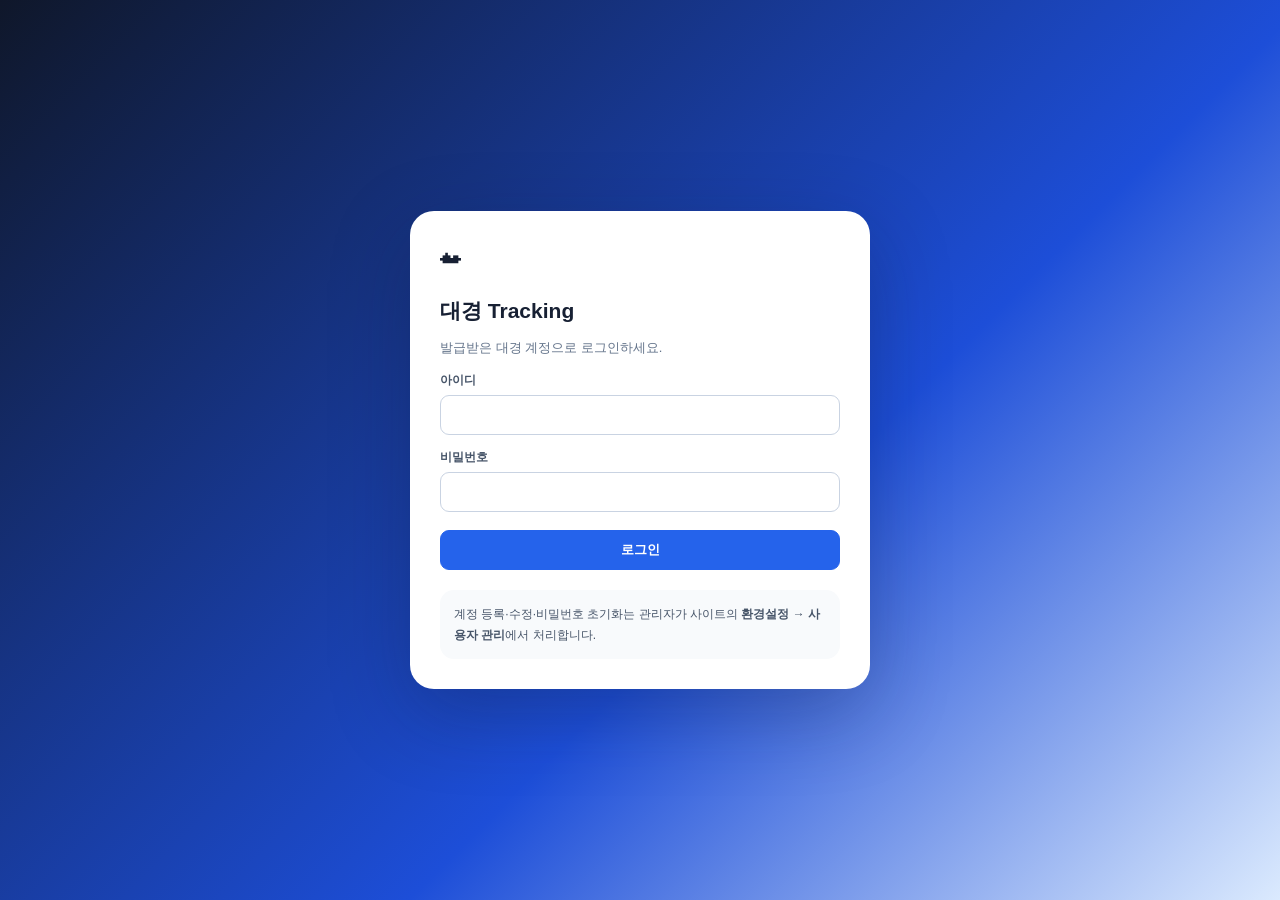
==== index.html @ 792480f0 "Add files via upload" ====
<!DOCTYPE html><html lang="ko"><head><meta charset="UTF-8"><meta name="viewport" content="width=device-width, initial-scale=1.0"><title>Dashboard - 대경 Tracking</title><link rel="stylesheet" href="css/style.css?v=1232"></head><body class="dashboard-page"><div class="app"><aside class="side"><div class="brand">대경 Tracking</div><div class="sub">의료기기 재고 · 선납 · 사용 · 회수 관리</div><nav class="nav">
<a class="page-link" href="index.html">📊 Dashboard</a>
<a class="page-link" href="transaction.html">🧾 거래관리</a>
<a class="page-link" href="inventory.html">📦 재고관리</a>
<a class="page-link" href="master.html">📁 품목 Master</a>
<a class="page-link" href="hospital.html">🏥 거래처 Master</a>
<a class="page-link" href="hospital_price.html">🏷️ 병원별 판매단가</a>
<a class="page-link" href="price.html">💰 단가관리</a><a class="page-link" href="monthly_close.html">🗓️ 월별 마감</a>
<a class="page-link" href="report.html">📈 보고서</a>
<a class="page-link" href="audit.html">🔍 재고 감사</a>
<a class="page-link" href="settings.html">⚙️ 환경설정</a>
</nav></aside><main class="main"><div class="top"><div><div class="title">Dashboard</div><div class="hint">선택한 월의 월초·월말 재고와 입고·사용·선납·회수 현황을 확인합니다.</div></div><div class="actions"><button class="btn" onclick="exportBackup()">JSON 백업</button><button class="btn" onclick="document.getElementById('restoreFile').click()">JSON 복원</button><input id="restoreFile" type="file" accept=".json" class="hidden" onchange="restoreBackup(event)"><button class="btn danger" onclick="resetAll()">초기화</button><span id="autosaveStatus" class="autosave-status">자동저장 준비</span></div></div><section class="dashboard-content"><div class="card compact monthly-period-bar"><div><label>조회월</label><input id="dashboardMonth" type="month" onchange="renderDashboard()"></div><div id="dashboardPeriodLabel" class="hint"></div></div><div class="grid dashboard-kpi-grid dashboard-qty-grid"><div class="card kpi kpi-card"><div class="label">월초 전체재고</div><div class="value" id="kpiStock">0</div></div><div class="card kpi kpi-card"><div class="label">월말 전체재고</div><div class="value" id="kpiCurrent">0</div></div><div class="card kpi kpi-card"><div class="label">당월 사용</div><div class="value" id="kpiUse">0</div></div><div class="card kpi kpi-card"><div class="label">당월 미정리 과사용</div><div class="value" id="kpiOveruse">0</div></div></div><div class="grid mt dashboard-kpi-grid dashboard-value-grid"><div class="card kpi kpi-card"><div class="label">월말 총 재고금액</div><div class="value" id="kpiInventoryValue">0원</div></div><div class="card kpi kpi-card"><div class="label">사무실 재고금액</div><div class="value" id="kpiOfficeValue">0원</div></div><div class="card kpi kpi-card"><div class="label">병원 재고금액</div><div class="value" id="kpiHospitalValue">0원</div></div><div class="card kpi kpi-card"><div class="label">매입단가 미등록 재고 품목</div><div class="value" id="kpiUnpricedItems">0</div></div></div><div class="grid mt dashboard-kpi-grid dashboard-monthly-finance-grid"><div class="card kpi kpi-card"><div class="label">당월 사용매출</div><div class="value" id="kpiMonthlySales">0원</div></div><div class="card kpi kpi-card"><div class="label">당월 매출원가</div><div class="value" id="kpiMonthlyCost">0원</div></div><div class="card kpi kpi-card"><div class="label">당월 예상마진</div><div class="value" id="kpiMonthlyMargin">0원</div></div><div class="card kpi kpi-card"><div class="label">당월 거래건수</div><div class="value" id="kpiMonthlyTx">0</div></div></div><div class="grid mt dashboard-kpi-grid dashboard-flow-grid"><div class="card kpi kpi-card"><div class="label">사무실 월말재고</div><div class="value" id="kpiOffice">0</div></div><div class="card kpi kpi-card"><div class="label">병원 월말재고</div><div class="value" id="kpiHospital">0</div></div><div class="card kpi kpi-card"><div class="label">당월 선납</div><div class="value" id="kpiPrepaid">0</div></div><div class="card kpi kpi-card"><div class="label">당월 회수</div><div class="value" id="kpiRecovery">0</div></div></div><div class="grid-2 mt dashboard-panels"><div class="card"><h3>위치별 재고 현황</h3><div class="table-wrap auto"><table><thead><tr><th>위치</th><th>월초재고</th><th>월말재고</th><th>재고금액</th><th>입고</th><th>사용</th><th>선납</th><th>회수</th></tr></thead><tbody id="locationSummary"></tbody></table></div></div><div class="card"><h3>당월 거래</h3><div class="table-wrap auto"><table><thead><tr><th>일자</th><th>위치</th><th>구분</th><th>품목명</th><th>수량</th><th>비고</th></tr></thead><tbody id="recentTx"></tbody></table></div></div></div></section></main></div><script src="js/vendor-core.js?v=1214"></script><script src="js/config.js?v=1214"></script><script src="js/cloud.js?v=1228"></script><script src="js/common.js?v=1232"></script>
<script src="js/dashboard.js?v=1232"></script></body></html>
---- css/style.css ----
:root{--bg:#f3f6fb;--panel:#fff;--line:#dbe2ee;--line2:#c9d3e2;--text:#172033;--muted:#64748b;--primary:#2563eb;--danger:#dc2626;--ok:#16a34a;--warn:#d97706;--side:#0f172a;--shadow:0 8px 26px rgba(15,23,42,.07)}
*{box-sizing:border-box}html,body{height:100%}body{margin:0;background:var(--bg);font-family:Arial,'Noto Sans KR',sans-serif;color:var(--text);font-size:14px}.app{min-height:100vh;display:grid;grid-template-columns:260px minmax(0,1fr)}.side{background:linear-gradient(180deg,#0f172a,#111c33);color:#e5e7eb;min-height:100vh;position:sticky;top:0;padding:22px 16px}.brand{font-size:21px;font-weight:900;margin-bottom:6px}.sub{font-size:12px;color:#9ca3af;margin-bottom:22px;line-height:1.45}.nav{display:flex;flex-direction:column;gap:6px}.nav a,.nav button{width:100%;text-decoration:none;border:0;background:transparent;color:#dbeafe;text-align:left;padding:12px 14px;border-radius:12px;cursor:pointer;font-weight:800;display:block}.nav a:hover,.nav a.active,.nav button:hover,.nav button.active{background:#1d4ed8;color:#fff}.main{min-width:0;padding:24px;max-width:1800px;width:100%;margin:0 auto}.top{height:72px;display:flex;align-items:center;justify-content:space-between;gap:16px;margin-bottom:18px}.title{font-size:24px;font-weight:900;letter-spacing:-.4px}.hint{color:var(--muted);font-size:13px;line-height:1.55}.actions,.toolbar{display:flex;gap:8px;align-items:center;flex-wrap:wrap}.btn{height:40px;min-width:92px;border:1px solid var(--line2);background:#fff;color:var(--text);border-radius:9px;padding:0 13px;cursor:pointer;font-weight:800;display:inline-flex;align-items:center;justify-content:center;text-decoration:none;white-space:nowrap}.btn.small-btn,.small-btn{height:34px;min-width:auto;padding:0 10px;border-radius:8px}.btn.primary{background:var(--primary);border-color:var(--primary);color:#fff}.btn.danger{background:var(--danger);border-color:var(--danger);color:#fff}.btn.ok{background:var(--ok);border-color:var(--ok);color:#fff}.btn.warn{background:var(--warn);border-color:var(--warn);color:#fff}.btn:hover{filter:brightness(.97)}.card{background:var(--panel);border:1px solid var(--line);border-radius:16px;padding:20px;box-shadow:var(--shadow);margin-bottom:18px}.card h3{font-size:18px;margin:0 0 14px;font-weight:900}.card.compact{min-height:0}.kpi-card{min-height:118px}.grid{display:grid;grid-template-columns:repeat(4,minmax(180px,1fr));gap:16px}.grid-3{display:grid;grid-template-columns:repeat(3,minmax(180px,1fr));gap:16px}.grid-2,.two-col{display:grid;grid-template-columns:repeat(2,minmax(0,1fr));gap:16px}.row,.search-panel{display:grid;grid-template-columns:repeat(6,minmax(130px,1fr));gap:12px;align-items:end}.row-4{display:grid;grid-template-columns:repeat(4,minmax(160px,1fr));gap:12px;align-items:end}.row-3{display:grid;grid-template-columns:repeat(3,minmax(160px,1fr));gap:12px;align-items:end}label{font-size:12px;font-weight:900;color:#475569;margin-bottom:6px;display:block}input,select,textarea{width:100%;height:40px;padding:0 11px;border:1px solid var(--line2);border-radius:9px;background:#fff;color:var(--text);outline:none}textarea{height:auto;min-height:80px;padding:10px 11px}input:focus,select:focus,textarea:focus{border-color:var(--primary);box-shadow:0 0 0 3px rgba(37,99,235,.12)}.inline-field{display:flex;gap:6px;align-items:center}.inline-field select,.inline-field input{flex:1}.table-wrap{overflow:auto;border:1px solid var(--line);border-radius:14px;background:#fff;height:550px}.table-wrap.auto{height:auto;max-height:550px}table{border-collapse:separate;border-spacing:0;width:100%;font-size:13px}th,td{border-bottom:1px solid var(--line);padding:10px 11px;text-align:left;white-space:nowrap;vertical-align:middle}th{background:#f8fafc;font-weight:900;color:#334155;position:sticky;top:0;z-index:2}tbody tr:hover{background:#eff6ff}tbody tr:nth-child(even){background:#fbfdff}tbody tr:nth-child(even):hover{background:#eff6ff}.empty{text-align:center;color:var(--muted);padding:28px!important}.pill{display:inline-flex;align-items:center;justify-content:center;border-radius:999px;padding:4px 9px;font-size:12px;font-weight:900}.pill.ok{background:#dcfce7;color:#166534}.pill.warn{background:#fef3c7;color:#92400e}.pill.danger{background:#fee2e2;color:#991b1b}.pill.info{background:#dbeafe;color:#1e40af}.drop,.upload-zone{border:2px dashed #93c5fd;background:#eff6ff;border-radius:14px;padding:18px;text-align:center}.mt{margin-top:16px}.hidden{display:none!important}.modal{position:fixed;inset:0;background:rgba(15,23,42,.52);display:flex;align-items:center;justify-content:center;padding:20px;z-index:9999}.modal-card{width:min(1200px,96vw);height:min(700px,92vh);overflow:hidden;display:flex;flex-direction:column;background:#fff;border-radius:18px;border:1px solid var(--line);box-shadow:0 22px 70px rgba(15,23,42,.25)}.modal-head{display:flex;justify-content:space-between;align-items:center;padding:18px 20px;border-bottom:1px solid var(--line)}.modal-title{font-size:20px;font-weight:900}.modal-body{padding:18px 20px;overflow:auto;flex:1}.kpi .label{color:var(--muted);font-size:13px;font-weight:800}.kpi .value{font-size:28px;font-weight:900;margin-top:6px}.light{background:#f8fafc}.code{background:#0f172a;color:#e5e7eb;padding:14px;border-radius:12px;overflow:auto;line-height:1.6}@media(max-width:1100px){.app{display:block}.side{position:relative;min-height:auto}.main{padding:16px}.top{height:auto;align-items:flex-start;flex-direction:column}.grid,.grid-3,.grid-2,.two-col,.row,.row-4,.row-3,.search-panel{grid-template-columns:1fr}.table-wrap{height:460px}}

@media print{
  .side,.top .actions{display:none!important}
  .app{display:block!important}
  .main{padding:0!important}
  body{background:#fff!important}
  .card{box-shadow:none!important;break-inside:avoid}
  .table-wrap{overflow:visible!important}
}

/* v12.31 월별 마감 */
.monthly-close-controls .row-4{align-items:end}.monthly-close-controls .close-actions{grid-column:span 1;flex-wrap:wrap}
.monthly-close-metrics{grid-template-columns:repeat(6,minmax(150px,1fr))}
.monthly-close-table{max-height:620px}.monthly-close-table table{min-width:1720px}.monthly-close-table th{position:sticky;top:0;z-index:1}
.monthly-close-table .num{text-align:right;font-variant-numeric:tabular-nums}.monthly-close-table .strong{font-weight:800;background:#eef5ff}
.close-issues{margin:8px 0 0;padding-left:22px;display:grid;gap:8px}.close-issues .warn{color:#9a6700}.close-issues .danger{color:#b42318;font-weight:700}.close-issues .ok{color:#067647}
@media(max-width:1200px){.monthly-close-metrics{grid-template-columns:repeat(3,1fr)}.monthly-close-controls .row-4{grid-template-columns:repeat(2,1fr)}.monthly-close-controls .close-actions{grid-column:span 2}}
@media(max-width:720px){.monthly-close-metrics{grid-template-columns:repeat(2,1fr)}.monthly-close-controls .row-4{grid-template-columns:1fr}.monthly-close-controls .close-actions{grid-column:span 1}}
@media print{.side,.top-user-area,.monthly-close-controls,.close-issues,.card:last-child{display:none!important}.main{margin:0!important;padding:0!important}.monthly-close-table{max-height:none;overflow:visible}.monthly-close-table table{min-width:0;font-size:9px}}

/* v12.32 월간 Dashboard / 보고서 */
.monthly-period-bar{display:flex;align-items:end;justify-content:space-between;gap:24px;background:linear-gradient(135deg,#eef5ff,#f8fbff);border-color:#c9dcfa}
.monthly-period-bar>div:first-child{min-width:220px}.monthly-period-bar input[type="month"]{max-width:220px;background:#fff;font-weight:700}.monthly-period-bar .hint{margin:0;text-align:right}
.dashboard-monthly-finance-grid .kpi-card:nth-child(1){--kpi-accent:#2563eb;--kpi-soft:#eff6ff}.dashboard-monthly-finance-grid .kpi-card:nth-child(2){--kpi-accent:#0891b2;--kpi-soft:#ecfeff}.dashboard-monthly-finance-grid .kpi-card:nth-child(3){--kpi-accent:#16a34a;--kpi-soft:#f0fdf4}.dashboard-monthly-finance-grid .kpi-card:nth-child(4){--kpi-accent:#7c3aed;--kpi-soft:#f5f3ff}
@media(max-width:720px){.monthly-period-bar{align-items:stretch;flex-direction:column}.monthly-period-bar .hint{text-align:left}.monthly-period-bar input[type="month"]{max-width:none}}
@media print{.monthly-period-bar input{border:0;padding:0}.monthly-period-bar{background:#fff;border:0;box-shadow:none}}

/* v12.33 대표자용 월간 경영 보고서 */
.executive-report-page{background:#eaf0f7}.executive-report{max-width:1480px;margin:0 auto;color:#172033}.report-cover{background:linear-gradient(135deg,#0f2f57,#174f88 65%,#2877b8);color:#fff;padding:34px 40px;border-radius:18px;margin-bottom:20px;box-shadow:0 16px 38px rgba(15,47,87,.18)}.report-cover-brand{font-size:11px;letter-spacing:2.2px;font-weight:800;color:#b9d9f7}.report-cover h1{font-size:34px;margin:13px 0 8px;letter-spacing:-1px}.report-period-title{font-size:19px;font-weight:700;color:#dceeff}.report-cover-meta{display:flex;justify-content:space-between;gap:20px;margin-top:26px;padding-top:16px;border-top:1px solid rgba(255,255,255,.22);font-size:12px;color:#d5e8fa}.report-section{background:#fff;border:1px solid #d6e0ec;border-radius:16px;padding:24px;margin-bottom:20px;box-shadow:0 8px 24px rgba(15,47,87,.06)}.report-section-head{display:flex;align-items:flex-end;justify-content:space-between;gap:20px;margin-bottom:18px;border-bottom:2px solid #e4ebf3;padding-bottom:12px}.report-section-head>div{display:flex;align-items:center;gap:10px}.report-section-head h2{font-size:20px;margin:0;color:#15395e}.section-number{display:grid;place-items:center;width:31px;height:31px;border-radius:8px;background:#e6f0fb;color:#1761a0;font-size:12px;font-weight:900}.report-section-note{font-size:12px;color:#64748b}.executive-kpi-grid{display:grid;grid-template-columns:repeat(3,minmax(0,1fr));gap:14px}.executive-kpi{position:relative;overflow:hidden;border:1px solid #dbe4ef;border-radius:14px;padding:18px;background:linear-gradient(145deg,#fff,#f7faff);min-height:118px}.executive-kpi::before{content:"";position:absolute;left:0;top:0;bottom:0;width:5px;background:var(--accent,#2563eb)}.executive-kpi span{display:block;font-size:13px;color:#52657a;font-weight:800}.executive-kpi strong{display:block;font-size:25px;margin:9px 0 7px;color:#14263d;font-variant-numeric:tabular-nums}.executive-kpi small{font-size:11px;color:#64748b}.executive-kpi.primary{--accent:#2563eb}.executive-kpi.success{--accent:#16a34a}.executive-kpi.violet{--accent:#7c3aed}.executive-kpi.navy{--accent:#0f4c81}.executive-kpi.amber{--accent:#d97706}.executive-kpi.danger{--accent:#dc2626}.executive-kpi small.up,.comparison-delta.up{color:#047857}.executive-kpi small.down,.comparison-delta.down{color:#b42318}.executive-brief{margin-top:16px;padding:18px 20px;border-radius:14px;background:#f1f6fc;border-left:5px solid #2563eb}.executive-brief h3{margin:0 0 10px;color:#173f68}.executive-brief ul{margin:0;padding-left:20px;display:grid;gap:7px;line-height:1.55;color:#40566e}.comparison-grid{display:grid;grid-template-columns:repeat(4,minmax(0,1fr));gap:14px}.comparison-card{border:1px solid #dce5ef;border-radius:13px;padding:16px;background:#fbfdff}.comparison-card span,.comparison-card small{display:block;color:#64748b;font-size:12px}.comparison-card strong{display:block;font-size:20px;margin:7px 0;font-variant-numeric:tabular-nums}.comparison-delta{font-size:12px;font-weight:900;margin-bottom:5px}.comparison-delta.neutral{color:#64748b}.executive-table{font-size:12px}.executive-table th{background:#eaf1f8;color:#294766}.executive-table .num{text-align:right;font-variant-numeric:tabular-nums}.executive-table .strong{font-weight:900;color:#174f88}.danger-text{color:#b42318!important;font-weight:900}.report-table-wrap{max-height:none}.risk-card-grid{display:grid;grid-template-columns:repeat(2,minmax(0,1fr));gap:14px}.risk-card{display:flex;justify-content:space-between;align-items:center;gap:20px;padding:17px;border-radius:13px;border:1px solid #dce5ef}.risk-card>div span{display:block;font-size:12px;font-weight:800}.risk-card strong{display:block;font-size:22px;margin-top:5px}.risk-card p{margin:0;max-width:55%;font-size:12px;line-height:1.5;text-align:right}.risk-card.ok{background:#f0fdf4;border-color:#bbf7d0;color:#166534}.risk-card.warn{background:#fffbeb;border-color:#fde68a;color:#92400e}.risk-card.danger{background:#fff1f2;border-color:#fecdd3;color:#9f1239}.report-footer{display:flex;justify-content:space-between;color:#718096;font-size:11px;padding:4px 6px 20px}.report-control-actions{display:flex;align-items:center;gap:8px;flex-wrap:wrap}
@media(max-width:1000px){.executive-kpi-grid{grid-template-columns:repeat(2,1fr)}.comparison-grid{grid-template-columns:repeat(2,1fr)}}@media(max-width:620px){.executive-kpi-grid,.comparison-grid,.risk-card-grid{grid-template-columns:1fr}.report-cover{padding:25px}.report-cover-meta,.report-section-head{align-items:flex-start;flex-direction:column}.risk-card{align-items:flex-start;flex-direction:column}.risk-card p{max-width:none;text-align:left}}
@media print{@page{size:A4 landscape;margin:9mm}.executive-report-page{background:#fff}.executive-report-page .main{max-width:none}.report-controls,.no-print{display:none!important}.executive-report{max-width:none}.report-cover{padding:20px 24px;border-radius:0;box-shadow:none;margin-bottom:10px;-webkit-print-color-adjust:exact;print-color-adjust:exact}.report-cover h1{font-size:25px;margin:8px 0 4px}.report-cover-meta{margin-top:12px;padding-top:9px}.report-section{box-shadow:none;border-radius:0;padding:13px 15px;margin-bottom:10px;break-inside:avoid}.report-section-head{margin-bottom:10px;padding-bottom:7px}.report-section-head h2{font-size:16px}.executive-kpi-grid{grid-template-columns:repeat(3,1fr);gap:7px}.executive-kpi{min-height:78px;padding:10px 12px;-webkit-print-color-adjust:exact;print-color-adjust:exact}.executive-kpi strong{font-size:18px;margin:5px 0}.executive-brief{padding:10px 14px;margin-top:8px;-webkit-print-color-adjust:exact;print-color-adjust:exact}.executive-brief h3{font-size:13px;margin-bottom:5px}.executive-brief ul{font-size:10px;gap:3px}.comparison-grid{grid-template-columns:repeat(4,1fr);gap:7px}.comparison-card{padding:10px}.comparison-card strong{font-size:16px}.report-page-break{break-before:page}.executive-table{font-size:9px}.executive-table th,.executive-table td{padding:6px 7px}.risk-card-grid{grid-template-columns:repeat(2,1fr);gap:7px}.risk-card{padding:10px}.report-footer{padding-bottom:0}}


/* v8 재고 감사 메뉴 */
.audit-hero{background:linear-gradient(135deg,#0f172a,#1d4ed8);color:#fff;border-radius:18px;padding:22px;border:1px solid #dbe3ff;box-shadow:0 10px 30px rgba(15,23,42,.12)}
.audit-hero .hint{color:rgba(255,255,255,.86)}
.audit-grid{display:grid;grid-template-columns:1fr 1fr;gap:14px}.audit-grid-3{display:grid;grid-template-columns:repeat(3,1fr);gap:14px}.audit-kpi{border-left:5px solid #2563eb}.risk-high{background:#fee2e2;color:#991b1b}.risk-medium{background:#fef3c7;color:#92400e}.risk-low{background:#dcfce7;color:#166534}.risk-ok{background:#e0f2fe;color:#075985}.audit-table td.num{text-align:right}.audit-table .diff-plus{color:#166534;font-weight:800}.audit-table .diff-minus{color:#991b1b;font-weight:800}.audit-help{font-size:12px;color:#64748b;line-height:1.6;margin-top:6px}.audit-toolbar{display:flex;gap:8px;flex-wrap:wrap;align-items:center}.audit-toolbar input,.audit-toolbar select{max-width:220px}.source-badge{display:inline-flex;align-items:center;border-radius:999px;padding:5px 10px;background:#eef4ff;color:#1d4ed8;font-weight:800;font-size:12px}.print-only{display:none}
@media(max-width:980px){.audit-grid,.audit-grid-3{grid-template-columns:1fr}}
@media print{.side,.top .actions,.no-print,.audit-toolbar{display:none!important}.app{display:block}.main{padding:0}.card,.audit-hero{box-shadow:none;border-radius:0}.print-only{display:block}.table-wrap{overflow:visible}th{position:static}}

.audit-load-select{min-width:150px;padding:10px;border:1px solid var(--line);border-radius:10px;background:#fff;font-weight:700}
#systemLocationSummary table td.num{text-align:right}
#systemLocationSummary .system-location-summary-table{table-layout:fixed}
#systemLocationSummary .system-location-summary-table .location-col{width:22%}
#systemLocationSummary .system-location-summary-table .item-col{width:18%}
#systemLocationSummary .system-location-summary-table .quantity-col{width:28%}
#systemLocationSummary .system-location-summary-table .amount-col{width:32%}
#systemLocationSummary .system-location-summary-table th:nth-child(n+2),
#systemLocationSummary .system-location-summary-table td:nth-child(n+2){text-align:right;font-variant-numeric:tabular-nums}
#systemLocationSummary .system-location-summary-table th,
#systemLocationSummary .system-location-summary-table td{padding-left:16px;padding-right:16px}

.autosave-status{display:inline-flex;align-items:center;padding:8px 10px;border-radius:999px;background:#ecfdf3;color:#047857;font-size:12px;font-weight:800;border:1px solid #bbf7d0}
/* ===== v11 Cloud ===== */
.cloud-status{display:inline-flex;align-items:center;gap:6px;padding:7px 10px;border-radius:999px;font-size:12px;font-weight:800;background:#eef2ff;color:#3730a3;border:1px solid #c7d2fe}.cloud-status.offline{background:#fff7ed;color:#9a3412;border-color:#fed7aa}.cloud-status.error{background:#fef2f2;color:#991b1b;border-color:#fecaca}.cloud-status.syncing{background:#eff6ff;color:#1d4ed8;border-color:#bfdbfe}.cloud-user{font-size:12px;color:var(--muted)}.login-page{min-height:100vh;background:linear-gradient(135deg,#0f172a,#1d4ed8 60%,#dbeafe);display:grid;place-items:center;padding:20px}.login-shell{width:min(460px,100%)}.login-card{background:white;border-radius:24px;padding:30px;box-shadow:0 24px 80px rgba(15,23,42,.28)}.login-card h1{margin:8px 0 6px}.login-card label{margin-top:14px}.login-btn{width:100%;margin-top:18px}.cloud-mark{font-size:42px}.cloud-help{margin-top:20px;padding:14px;border-radius:14px;background:#f8fafc;color:#475569;font-size:12px;line-height:1.7}.cloud-settings-grid{display:grid;grid-template-columns:repeat(2,minmax(0,1fr));gap:12px}@media(max-width:700px){.cloud-settings-grid{grid-template-columns:1fr}}

/* ===== v11.1 Unified Header ===== */
.top.app-header{
  min-height:112px;
  height:auto;
  display:grid;
  grid-template-columns:minmax(280px,1fr) auto;
  grid-template-areas:
    "page user"
    "page tools";
  align-items:center;
  gap:10px 24px;
  padding:4px 0 14px;
  margin-bottom:18px;
  border-bottom:1px solid var(--line);
}
.top-page-info{grid-area:page;min-width:0;align-self:center}
.top-page-info .title{font-size:28px;line-height:1.15;margin-bottom:8px}
.top-page-info .hint{max-width:620px;font-size:13px}
.top-user-area{grid-area:user;display:flex;align-items:center;justify-content:flex-end;gap:10px;min-width:0}
.top-tools{grid-area:tools;display:flex;align-items:center;justify-content:flex-end;gap:8px;flex-wrap:nowrap}
.top-tools .btn{height:38px;min-width:auto;padding:0 14px}
.top-tools .btn.danger{margin-left:2px}
.top-tools .autosave-status{margin-left:6px;white-space:nowrap}
.top-user-area .cloud-status{white-space:nowrap}
.top-user-area .cloud-user{max-width:240px;overflow:hidden;text-overflow:ellipsis;white-space:nowrap;font-size:13px}
.header-logout{height:36px!important;min-width:auto!important;padding:0 13px!important}
@media(max-width:1280px){
  .top.app-header{grid-template-columns:minmax(240px,1fr) minmax(0,1.45fr)}
  .top-tools{flex-wrap:wrap;row-gap:6px}
  .top-user-area .cloud-user{max-width:180px}
}
@media(max-width:900px){
  .top.app-header{
    grid-template-columns:1fr;
    grid-template-areas:"page" "user" "tools";
    gap:12px;
    padding-bottom:14px;
  }
  .top-user-area,.top-tools{justify-content:flex-start}
  .top-tools{flex-wrap:wrap}
  .top-page-info .title{font-size:24px}
  .top-user-area .cloud-user{max-width:55vw}
}
@media(max-width:560px){
  .top-user-area{display:grid;grid-template-columns:auto minmax(0,1fr) auto;width:100%}
  .top-user-area .cloud-user{max-width:none}
  .top-tools{display:grid;grid-template-columns:repeat(2,minmax(0,1fr));width:100%}
  .top-tools .btn{width:100%}
  .top-tools .autosave-status{grid-column:1/-1;margin-left:0;justify-self:start}
}


/* v11.2 - Header action controls: single row, compact, right aligned */
@media (min-width: 1181px) {
  .page-header,
  .topbar {
    align-items: flex-start !important;
  }

  .header-actions,
  .top-actions,
  .page-actions {
    margin-left: auto !important;
    display: flex !important;
    flex-flow: row nowrap !important;
    align-items: center !important;
    justify-content: flex-end !important;
    gap: 8px !important;
    width: auto !important;
    max-width: none !important;
    white-space: nowrap !important;
  }

  .header-actions > *,
  .top-actions > *,
  .page-actions > * {
    flex: 0 0 auto !important;
  }

  .header-actions button,
  .top-actions button,
  .page-actions button,
  .header-actions .btn,
  .top-actions .btn,
  .page-actions .btn {
    min-width: 0 !important;
    width: auto !important;
    height: 42px !important;
    padding: 0 14px !important;
    font-size: 14px !important;
    line-height: 1 !important;
    border-radius: 10px !important;
  }

  .header-actions .save-status,
  .top-actions .save-status,
  .page-actions .save-status,
  .header-actions .cloud-status,
  .top-actions .cloud-status,
  .page-actions .cloud-status {
    height: 42px !important;
    padding: 0 13px !important;
    font-size: 13px !important;
    display: inline-flex !important;
    align-items: center !important;
    white-space: nowrap !important;
  }

  .header-user,
  .user-area,
  .cloud-user {
    display: inline-flex !important;
    flex-flow: row nowrap !important;
    align-items: center !important;
    justify-content: flex-end !important;
    gap: 8px !important;
    margin: 0 !important;
    width: auto !important;
    white-space: nowrap !important;
  }

  .header-user .user-email,
  .user-area .user-email,
  .cloud-user .user-email {
    max-width: 180px !important;
    overflow: hidden !important;
    text-overflow: ellipsis !important;
    white-space: nowrap !important;
    font-size: 13px !important;
  }
}


/* v11.2 precise rules for current markup */
@media (min-width: 1181px) {
  .top {
    display: flex !important;
    flex-wrap: nowrap !important;
    align-items: flex-start !important;
    gap: 18px !important;
  }

  .top > div:first-child {
    min-width: 0 !important;
    flex: 1 1 auto !important;
  }

  .top .actions {
    margin-left: auto !important;
    display: flex !important;
    flex-flow: row nowrap !important;
    align-items: center !important;
    justify-content: flex-end !important;
    gap: 8px !important;
    width: auto !important;
    white-space: nowrap !important;
  }

  .top .actions > * {
    flex: 0 0 auto !important;
    margin: 0 !important;
  }

  .top .actions button,
  .top .actions .btn {
    min-width: 0 !important;
    width: auto !important;
    height: 42px !important;
    padding: 0 13px !important;
    font-size: 14px !important;
    border-radius: 10px !important;
  }

  .top .actions .user-email {
    max-width: 155px !important;
    overflow: hidden !important;
    text-overflow: ellipsis !important;
    white-space: nowrap !important;
    font-size: 13px !important;
  }
}
#userActive{
  width:20px !important;
  height:20px !important;
  min-height:20px !important;
  margin:0 8px 0 0;
  vertical-align:middle;
  accent-color:#2563eb;
}
.user-active-field{
  display:flex;
  align-items:center;
  min-height:44px;
}
.user-active-field label{
  display:inline-flex;
  align-items:center;
  gap:8px;
  width:auto;
  margin:0;
  cursor:pointer;
  white-space:nowrap;
}
.user-active-field label span{
  line-height:20px;
}


/* v12.22 Dashboard visual hierarchy */
body.dashboard-page{background:radial-gradient(circle at 82% 5%,rgba(59,130,246,.10),transparent 28%),radial-gradient(circle at 16% 36%,rgba(14,165,233,.07),transparent 26%),#eef3f9}
.dashboard-page .dashboard-content{padding-bottom:28px}.dashboard-page .dashboard-kpi-grid{gap:18px}.dashboard-page .kpi-card{position:relative;overflow:hidden;min-height:126px;border-color:rgba(148,163,184,.28);box-shadow:0 10px 28px rgba(30,64,175,.08);transition:transform .18s ease,box-shadow .18s ease}.dashboard-page .kpi-card:hover{transform:translateY(-2px);box-shadow:0 14px 32px rgba(30,64,175,.13)}.dashboard-page .kpi-card::before{content:"";position:absolute;inset:0 0 auto;height:5px;background:var(--kpi-accent,#3b82f6)}.dashboard-page .kpi-card::after{content:"";position:absolute;width:112px;height:112px;right:-42px;bottom:-56px;border-radius:50%;background:var(--kpi-orb,rgba(59,130,246,.09));pointer-events:none}.dashboard-page .kpi-card .label{color:var(--kpi-label,#475569)}.dashboard-page .kpi-card .value{color:var(--kpi-value,#172033);font-variant-numeric:tabular-nums}
.dashboard-page .dashboard-qty-grid .kpi-card:nth-child(1){--kpi-accent:#2563eb;--kpi-orb:rgba(37,99,235,.12);background:linear-gradient(135deg,#fff,#eff6ff)}.dashboard-page .dashboard-qty-grid .kpi-card:nth-child(2){--kpi-accent:#4f46e5;--kpi-orb:rgba(79,70,229,.12);background:linear-gradient(135deg,#fff,#eef2ff)}.dashboard-page .dashboard-qty-grid .kpi-card:nth-child(3){--kpi-accent:#16a34a;--kpi-orb:rgba(22,163,74,.11);background:linear-gradient(135deg,#fff,#f0fdf4)}.dashboard-page .dashboard-qty-grid .kpi-card:nth-child(4){--kpi-accent:#e11d48;--kpi-orb:rgba(225,29,72,.10);background:linear-gradient(135deg,#fff,#fff1f2)}
.dashboard-page .dashboard-value-grid .kpi-card:nth-child(1){--kpi-accent:#0284c7;--kpi-orb:rgba(2,132,199,.12);--kpi-value:#075985;background:linear-gradient(135deg,#fff,#e0f2fe)}.dashboard-page .dashboard-value-grid .kpi-card:nth-child(2){--kpi-accent:#0891b2;--kpi-orb:rgba(8,145,178,.12);--kpi-value:#155e75;background:linear-gradient(135deg,#fff,#ecfeff)}.dashboard-page .dashboard-value-grid .kpi-card:nth-child(3){--kpi-accent:#7c3aed;--kpi-orb:rgba(124,58,237,.11);--kpi-value:#5b21b6;background:linear-gradient(135deg,#fff,#f5f3ff)}.dashboard-page .dashboard-value-grid .kpi-card:nth-child(4){--kpi-accent:#d97706;--kpi-orb:rgba(217,119,6,.12);--kpi-value:#92400e;background:linear-gradient(135deg,#fff,#fffbeb)}
.dashboard-page .dashboard-flow-grid .kpi-card:nth-child(1){--kpi-accent:#0f6fc6;background:linear-gradient(135deg,#fff,#f0f7ff)}.dashboard-page .dashboard-flow-grid .kpi-card:nth-child(2){--kpi-accent:#6366f1;background:linear-gradient(135deg,#fff,#f3f4ff)}.dashboard-page .dashboard-flow-grid .kpi-card:nth-child(3){--kpi-accent:#f59e0b;background:linear-gradient(135deg,#fff,#fff8e8)}.dashboard-page .dashboard-flow-grid .kpi-card:nth-child(4){--kpi-accent:#0d9488;background:linear-gradient(135deg,#fff,#edfffb)}
.dashboard-page .dashboard-panels>.card{border-color:#d5dfed;background:linear-gradient(180deg,#f8fbff 0,#fff 72px);box-shadow:0 10px 28px rgba(15,23,42,.07)}.dashboard-page .dashboard-panels>.card h3{color:#1e3a5f}.dashboard-page .dashboard-panels .table-wrap{border-color:#d6e1ef}.dashboard-page .dashboard-panels th{background:#eaf1f9;color:#294766}
@media(max-width:1100px){.dashboard-page .dashboard-kpi-grid{grid-template-columns:repeat(2,minmax(0,1fr))}}@media(max-width:620px){.dashboard-page .dashboard-kpi-grid{grid-template-columns:1fr}}


/* v12.23 transaction controls and stock-only filter */
.tx-form-actions,.tx-row-actions,.section-heading-row,.inventory-filter-actions,.stock-only-check{display:flex;align-items:center;gap:8px}
.tx-form-actions{flex-wrap:wrap}.tx-row-actions{white-space:nowrap}.section-heading-row{justify-content:space-between;margin-bottom:14px}.section-heading-row h3{margin-bottom:0}.result-count{font-size:12px;font-weight:800;color:#64748b;background:#eef2ff;border-radius:999px;padding:6px 10px}
.inventory-filter-actions{height:40px;justify-content:flex-end}.stock-only-check{height:40px;margin:0;cursor:pointer;white-space:nowrap;color:#334155}.stock-only-check input{width:20px!important;height:20px!important;margin:0;accent-color:#2563eb}.stock-only-check span{font-size:13px;font-weight:800}
@media(max-width:1100px){.inventory-filter-actions{justify-content:flex-start}.stock-only-check{flex:1}}

/* v12.24 compact header and role access */
.top .actions.header-tools-hidden{display:none!important}.top.app-header.header-account-only{grid-template-areas:"page user";grid-template-columns:minmax(0,1fr) auto;align-items:start}.header-account-only .top-user-area{grid-area:user;margin-left:auto}.settings-cloud-status{display:flex;align-items:center;gap:10px;flex-wrap:wrap;margin:12px 0}.role-access-wrap{overflow:auto}.role-access-table{min-width:1180px}.role-access-table th:first-child{position:sticky;left:0;background:#f8fafc;z-index:1;min-width:110px}.role-access-table td{text-align:center;min-width:105px}.role-access-check{display:flex;flex-direction:column;align-items:center;gap:5px;margin:0;cursor:pointer}.role-access-check input{width:19px!important;height:19px!important;min-height:19px!important;accent-color:#2563eb}.role-access-check span{font-size:11px;white-space:nowrap;color:#475569}.role-access-check input:disabled+span{color:#94a3b8}
@media(max-width:760px){.top.app-header.header-account-only{grid-template-areas:"page" "user";grid-template-columns:1fr}.header-account-only .top-user-area{margin-left:0}}

/* v12.28 selective reset management */
.top > .actions{display:none!important}
.reset-option-list{display:grid;gap:10px;margin-top:16px}.reset-option{display:grid;grid-template-columns:minmax(0,1fr) auto;align-items:center;gap:18px;padding:16px 18px;border:1px solid #dbe3ef;border-radius:14px;background:#f8fafc}.reset-option strong{font-size:15px;color:#172033}.reset-option p{margin:5px 0 0;color:#64748b;font-size:12px;line-height:1.6}.reset-option.danger-zone{border-color:#fecaca;background:#fff7f7}.reset-option.danger-zone strong{color:#b91c1c}.reset-count{display:inline-block;margin-left:6px;padding:2px 7px;border-radius:999px;background:#e8eef8;color:#334155;font-weight:800}.btn.danger-outline{border-color:#fca5a5;color:#b91c1c;background:#fff;white-space:nowrap}.btn.danger-outline:hover{background:#fef2f2}.reset-management-card .hint b{color:#b91c1c}
@media(max-width:700px){.reset-option{grid-template-columns:1fr}.reset-option .btn{width:100%}}

/* v12.30 searchable location and hospital selectors */
.searchable-select{position:relative;width:100%;min-width:0}
.searchable-native-select{position:absolute!important;width:1px!important;height:1px!important;min-height:0!important;opacity:0!important;pointer-events:none!important;overflow:hidden!important}
.searchable-select-trigger{width:100%;height:44px;padding:0 42px 0 13px!important;border:1px solid #cad6e8!important;border-radius:12px!important;background:#fff!important;color:#172033!important;cursor:pointer;background-image:linear-gradient(45deg,transparent 50%,#334155 50%),linear-gradient(135deg,#334155 50%,transparent 50%)!important;background-position:calc(100% - 18px) 19px,calc(100% - 13px) 19px!important;background-size:5px 5px,5px 5px!important;background-repeat:no-repeat!important;text-overflow:ellipsis}
.searchable-select.open .searchable-select-trigger{border-color:#3b82f6!important;box-shadow:0 0 0 3px rgba(59,130,246,.14)!important}
.searchable-select-panel{display:none;position:absolute;z-index:1000;top:calc(100% + 6px);left:0;right:0;min-width:220px;padding:8px;border:1px solid #cbd5e1;border-radius:12px;background:#fff;box-shadow:0 16px 38px rgba(15,23,42,.18)}
.searchable-select.open .searchable-select-panel{display:block}
.searchable-select-search{width:100%;height:40px!important;min-height:40px!important;padding:0 12px!important;margin:0 0 7px!important;border:1px solid #bfdbfe!important;border-radius:9px!important;background:#f8fbff!important}
.searchable-select-options{max-height:250px;overflow:auto;padding:2px}
.searchable-select-option{display:block;width:100%;padding:10px 12px;border:0;border-radius:8px;background:transparent;color:#172033;text-align:left;font:inherit;cursor:pointer}
.searchable-select-option:hover,.searchable-select-option:focus{outline:0;background:#eff6ff;color:#1d4ed8}
.searchable-select-option.selected{background:#e8efff;color:#1d4ed8;font-weight:800}
.searchable-select-empty{padding:18px 10px;color:#64748b;text-align:center;font-size:13px}
@media(max-width:620px){.searchable-select-panel{position:fixed;z-index:3000;top:18%;left:16px;right:16px;max-width:none}.searchable-select-options{max-height:46vh}}
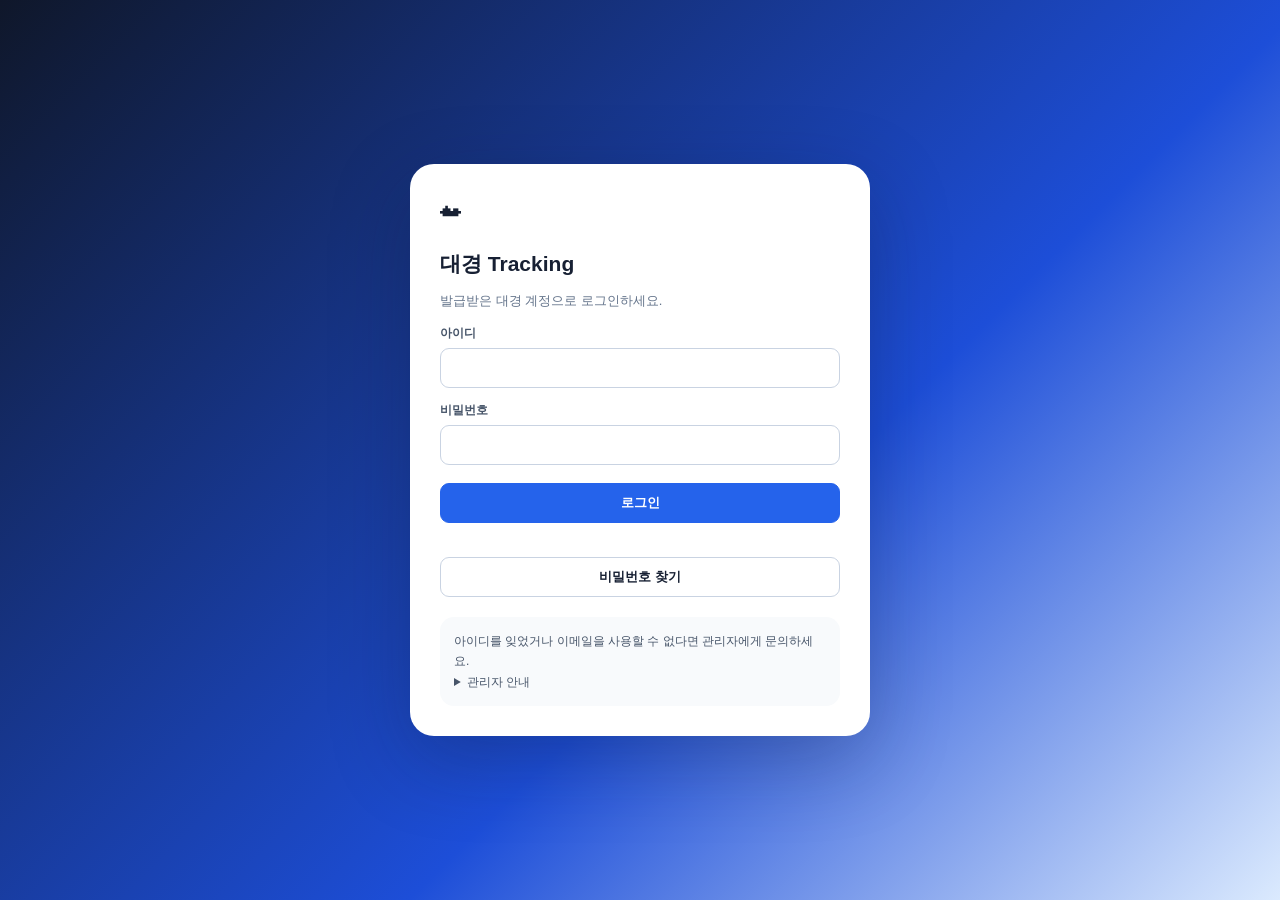
==== commit 92a40828: "Add files via upload" ====
--- a/index.html
+++ b/index.html
@@ -1,13 +1,123 @@
-<!DOCTYPE html><html lang="ko"><head><meta charset="UTF-8"><meta name="viewport" content="width=device-width, initial-scale=1.0"><title>Dashboard - 대경 Tracking</title><link rel="stylesheet" href="css/style.css?v=1232"></head><body class="dashboard-page"><div class="app"><aside class="side"><div class="brand">대경 Tracking</div><div class="sub">의료기기 재고 · 선납 · 사용 · 회수 관리</div><nav class="nav">
-<a class="page-link" href="index.html">📊 Dashboard</a>
-<a class="page-link" href="transaction.html">🧾 거래관리</a>
-<a class="page-link" href="inventory.html">📦 재고관리</a>
-<a class="page-link" href="master.html">📁 품목 Master</a>
-<a class="page-link" href="hospital.html">🏥 거래처 Master</a>
-<a class="page-link" href="hospital_price.html">🏷️ 병원별 판매단가</a>
-<a class="page-link" href="price.html">💰 단가관리</a><a class="page-link" href="monthly_close.html">🗓️ 월별 마감</a>
-<a class="page-link" href="report.html">📈 보고서</a>
-<a class="page-link" href="audit.html">🔍 재고 감사</a>
-<a class="page-link" href="settings.html">⚙️ 환경설정</a>
-</nav></aside><main class="main"><div class="top"><div><div class="title">Dashboard</div><div class="hint">선택한 월의 월초·월말 재고와 입고·사용·선납·회수 현황을 확인합니다.</div></div><div class="actions"><button class="btn" onclick="exportBackup()">JSON 백업</button><button class="btn" onclick="document.getElementById('restoreFile').click()">JSON 복원</button><input id="restoreFile" type="file" accept=".json" class="hidden" onchange="restoreBackup(event)"><button class="btn danger" onclick="resetAll()">초기화</button><span id="autosaveStatus" class="autosave-status">자동저장 준비</span></div></div><section class="dashboard-content"><div class="card compact monthly-period-bar"><div><label>조회월</label><input id="dashboardMonth" type="month" onchange="renderDashboard()"></div><div id="dashboardPeriodLabel" class="hint"></div></div><div class="grid dashboard-kpi-grid dashboard-qty-grid"><div class="card kpi kpi-card"><div class="label">월초 전체재고</div><div class="value" id="kpiStock">0</div></div><div class="card kpi kpi-card"><div class="label">월말 전체재고</div><div class="value" id="kpiCurrent">0</div></div><div class="card kpi kpi-card"><div class="label">당월 사용</div><div class="value" id="kpiUse">0</div></div><div class="card kpi kpi-card"><div class="label">당월 미정리 과사용</div><div class="value" id="kpiOveruse">0</div></div></div><div class="grid mt dashboard-kpi-grid dashboard-value-grid"><div class="card kpi kpi-card"><div class="label">월말 총 재고금액</div><div class="value" id="kpiInventoryValue">0원</div></div><div class="card kpi kpi-card"><div class="label">사무실 재고금액</div><div class="value" id="kpiOfficeValue">0원</div></div><div class="card kpi kpi-card"><div class="label">병원 재고금액</div><div class="value" id="kpiHospitalValue">0원</div></div><div class="card kpi kpi-card"><div class="label">매입단가 미등록 재고 품목</div><div class="value" id="kpiUnpricedItems">0</div></div></div><div class="grid mt dashboard-kpi-grid dashboard-monthly-finance-grid"><div class="card kpi kpi-card"><div class="label">당월 사용매출</div><div class="value" id="kpiMonthlySales">0원</div></div><div class="card kpi kpi-card"><div class="label">당월 매출원가</div><div class="value" id="kpiMonthlyCost">0원</div></div><div class="card kpi kpi-card"><div class="label">당월 예상마진</div><div class="value" id="kpiMonthlyMargin">0원</div></div><div class="card kpi kpi-card"><div class="label">당월 거래건수</div><div class="value" id="kpiMonthlyTx">0</div></div></div><div class="grid mt dashboard-kpi-grid dashboard-flow-grid"><div class="card kpi kpi-card"><div class="label">사무실 월말재고</div><div class="value" id="kpiOffice">0</div></div><div class="card kpi kpi-card"><div class="label">병원 월말재고</div><div class="value" id="kpiHospital">0</div></div><div class="card kpi kpi-card"><div class="label">당월 선납</div><div class="value" id="kpiPrepaid">0</div></div><div class="card kpi kpi-card"><div class="label">당월 회수</div><div class="value" id="kpiRecovery">0</div></div></div><div class="grid-2 mt dashboard-panels"><div class="card"><h3>위치별 재고 현황</h3><div class="table-wrap auto"><table><thead><tr><th>위치</th><th>월초재고</th><th>월말재고</th><th>재고금액</th><th>입고</th><th>사용</th><th>선납</th><th>회수</th></tr></thead><tbody id="locationSummary"></tbody></table></div></div><div class="card"><h3>당월 거래</h3><div class="table-wrap auto"><table><thead><tr><th>일자</th><th>위치</th><th>구분</th><th>품목명</th><th>수량</th><th>비고</th></tr></thead><tbody id="recentTx"></tbody></table></div></div></div></section></main></div><script src="js/vendor-core.js?v=1214"></script><script src="js/config.js?v=1214"></script><script src="js/cloud.js?v=1228"></script><script src="js/common.js?v=1232"></script>
-<script src="js/dashboard.js?v=1232"></script></body></html>+<!DOCTYPE html>
+<html lang="ko">
+<head>
+  <meta charset="UTF-8">
+  <meta name="viewport" content="width=device-width, initial-scale=1.0">
+  <title>Dashboard - 대경 Tracking</title>
+  <link rel="stylesheet" href="css/style.css?v=1243">
+</head>
+<body class="dashboard-page">
+<div class="app">
+  <aside class="side">
+    <div class="brand">대경 Tracking</div>
+    <div class="sub">의료기기 재고 · 선납 · 사용 · 회수 관리</div>
+    <nav class="nav">
+      <a class="page-link" href="index.html">📊 Dashboard</a>
+      <a class="page-link" href="transaction.html">🧾 거래관리</a>
+      <a class="page-link" href="inventory.html">📦 재고관리</a>
+      <a class="page-link" href="master.html">📁 품목 Master</a>
+      <a class="page-link" href="hospital.html">🏥 거래처 Master</a>
+      <a class="page-link" href="hospital_price.html">🏷️ 병원별 판매단가</a>
+      <a class="page-link" href="price.html">💰 단가관리</a>
+      <a class="page-link" href="monthly_close.html">🗓️ 월별 마감</a>
+      <a class="page-link" href="report.html">📈 보고서</a>
+      <a class="page-link" href="audit.html">🔍 재고 감사</a>
+      <a class="page-link" href="settings.html">⚙️ 환경설정</a>
+    </nav>
+  </aside>
+  <main class="main">
+    <div class="top">
+      <div>
+        <div class="title">Dashboard</div>
+        <div class="hint">재고와 영업 흐름을 한눈에 확인하는 월간 경영 현황입니다.</div>
+      </div>
+      <div class="actions"></div>
+    </div>
+
+    <section class="dashboard-content executive-dashboard">
+      <div class="dashboard-period-card">
+        <div class="period-control">
+          <label for="dashboardMonth">조회월</label>
+          <input id="dashboardMonth" type="month" onchange="renderDashboard()">
+        </div>
+        <div class="period-summary">
+          <span id="dashboardCloseStatus" class="dashboard-status-chip">마감 전</span>
+          <span id="dashboardPeriodLabel">월간 현황을 불러오는 중입니다.</span>
+        </div>
+      </div>
+
+      <div class="executive-kpi-grid">
+        <article class="executive-kpi kpi-blue">
+          <div class="kpi-icon">₩</div>
+          <div class="kpi-copy"><span>월말 총 재고금액</span><strong id="kpiInventoryValue">0원</strong><small id="inventoryValueDelta">전월 대비 -</small></div>
+        </article>
+        <article class="executive-kpi kpi-green">
+          <div class="kpi-icon">↗</div>
+          <div class="kpi-copy"><span>당월 사용매출</span><strong id="kpiMonthlySales">0원</strong><small id="salesDelta">전월 대비 -</small></div>
+        </article>
+        <article class="executive-kpi kpi-violet">
+          <div class="kpi-icon">%</div>
+          <div class="kpi-copy"><span>당월 예상마진</span><strong id="kpiMonthlyMargin">0원</strong><small id="marginRate">마진율 0.0%</small></div>
+        </article>
+        <article class="executive-kpi kpi-orange">
+          <div class="kpi-icon">▦</div>
+          <div class="kpi-copy"><span>월말 전체재고</span><strong id="kpiCurrent">0</strong><small id="stockDelta">월초 대비 -</small></div>
+        </article>
+      </div>
+
+      <div class="dashboard-visual-grid">
+        <article class="dashboard-panel dashboard-flow-panel">
+          <div class="panel-heading">
+            <div><span class="eyebrow">MONTHLY FLOW</span><h3>주간 거래 흐름</h3></div>
+            <div class="chart-legend"><span class="legend-in">입고</span><span class="legend-use">사용</span><span class="legend-prepaid">선납</span><span class="legend-recovery">회수</span></div>
+          </div>
+          <div id="weeklyFlowChart" class="weekly-flow-chart"></div>
+        </article>
+
+        <article class="dashboard-panel dashboard-composition-panel">
+          <div class="panel-heading"><div><span class="eyebrow">INVENTORY MIX</span><h3>재고 구성</h3></div></div>
+          <div class="composition-body">
+            <div id="inventoryDonut" class="inventory-donut"><div><strong id="donutTotal">0</strong><span>전체재고</span></div></div>
+            <div class="composition-legend">
+              <div><span class="dot office"></span><div><small>사무실</small><strong id="kpiOffice">0</strong><em id="officeShare">0%</em></div></div>
+              <div><span class="dot hospital"></span><div><small>거래처</small><strong id="kpiHospital">0</strong><em id="hospitalShare">0%</em></div></div>
+            </div>
+          </div>
+        </article>
+      </div>
+
+      <div class="dashboard-insight-grid">
+        <article class="dashboard-panel">
+          <div class="panel-heading"><div><span class="eyebrow">TOP 5</span><h3>거래처별 재고금액</h3></div><a class="panel-link" href="inventory.html">재고 보기</a></div>
+          <div id="customerTopFive" class="ranking-list"></div>
+        </article>
+        <article class="dashboard-panel">
+          <div class="panel-heading"><div><span class="eyebrow">ACTION NEEDED</span><h3>확인 필요 항목</h3></div><span id="alertCount" class="alert-count">0</span></div>
+          <div id="dashboardAlerts" class="dashboard-alert-list"></div>
+        </article>
+      </div>
+
+      <div class="dashboard-detail-grid">
+        <article class="dashboard-panel recent-panel">
+          <div class="panel-heading"><div><span class="eyebrow">RECENT</span><h3>최근 거래</h3></div><a class="panel-link" href="transaction.html">전체 보기</a></div>
+          <div class="table-wrap auto"><table><thead><tr><th>일자</th><th>위치</th><th>구분</th><th>품목명</th><th>수량</th><th>비고</th></tr></thead><tbody id="recentTx"></tbody></table></div>
+        </article>
+        <article class="dashboard-panel location-panel">
+          <div class="panel-heading"><div><span class="eyebrow">LOCATION</span><h3>위치별 재고 현황</h3></div></div>
+          <div class="table-wrap auto"><table><thead><tr><th>위치</th><th>월초</th><th>월말</th><th>재고금액</th><th>입고</th><th>사용</th><th>선납</th><th>회수</th></tr></thead><tbody id="locationSummary"></tbody></table></div>
+        </article>
+      </div>
+
+      <span class="hidden" id="kpiStock"></span><span class="hidden" id="kpiUse"></span><span class="hidden" id="kpiOveruse"></span>
+      <span class="hidden" id="kpiOfficeValue"></span><span class="hidden" id="kpiHospitalValue"></span><span class="hidden" id="kpiUnpricedItems"></span>
+      <span class="hidden" id="kpiMonthlyCost"></span><span class="hidden" id="kpiMonthlyTx"></span><span class="hidden" id="kpiPrepaid"></span><span class="hidden" id="kpiRecovery"></span>
+    </section>
+  </main>
+</div>
+<script src="js/vendor-core.js?v=1214"></script>
+<script src="js/config.js?v=1214"></script>
+<script src="js/cloud.js?v=114recovery1"></script>
+<script src="js/common.js?v=1243"></script>
+<script src="js/dashboard.js?v=1243"></script>
+</body>
+</html>
--- a/css/style.css
+++ b/css/style.css
@@ -304,3 +304,21 @@
 .searchable-select-option.selected{background:#e8efff;color:#1d4ed8;font-weight:800}
 .searchable-select-empty{padding:18px 10px;color:#64748b;text-align:center;font-size:13px}
 @media(max-width:620px){.searchable-select-panel{position:fixed;z-index:3000;top:18%;left:16px;right:16px;max-width:none}.searchable-select-options{max-height:46vh}}
+.inbound-step-card{margin-bottom:18px}.inbound-step-title{display:flex;align-items:flex-start;gap:12px;margin-bottom:16px}.inbound-step-title>span{display:inline-flex;align-items:center;justify-content:center;flex:0 0 32px;height:32px;border-radius:10px;background:#2563eb;color:#fff;font-weight:800}.inbound-step-title h3{margin:2px 0 4px}.inbound-step-title p{margin:0}.inbound-summary-grid{display:grid;grid-template-columns:repeat(6,minmax(110px,1fr));gap:10px}.inbound-summary-grid>div{padding:14px;border:1px solid #dbe4f1;border-radius:12px;background:#f8fafc}.inbound-summary-grid small{display:block;color:#64748b;font-weight:700}.inbound-summary-grid strong{display:block;margin-top:6px;font-size:24px}.inbound-summary-grid .ok{background:#f0fdf4;border-color:#bbf7d0}.inbound-summary-grid .warn{background:#fff7ed;border-color:#fed7aa}.inbound-filter-toolbar input{min-width:300px;flex:1}.inbound-filter-toolbar select{width:160px}.inbound-mapping-table-wrap{max-height:520px}.inbound-preview-table-wrap{max-height:480px}.inbound-product-match{min-width:360px;width:100%}.inbound-mapping-table-wrap thead,.inbound-preview-table-wrap thead{position:sticky;top:0;z-index:2}.pill{white-space:nowrap}@media(max-width:1100px){.inbound-summary-grid{grid-template-columns:repeat(3,minmax(110px,1fr))}.inbound-product-match{min-width:260px}}@media(max-width:700px){.inbound-summary-grid{grid-template-columns:repeat(2,minmax(100px,1fr))}.inbound-filter-toolbar input,.inbound-filter-toolbar select{width:100%;min-width:0}.inbound-product-match{min-width:220px}}
+.transaction-tabs{display:flex;gap:8px;flex-wrap:wrap;margin-bottom:18px;padding:7px;border:1px solid #d7e1ef;border-radius:15px;background:#eaf0f8}
+.transaction-tab{border:0;border-radius:10px;background:transparent;color:#52627a;font-weight:800;padding:11px 18px;cursor:pointer}
+.transaction-tab:hover{background:#fff;color:#1d4ed8}.transaction-tab.active{background:#2563eb;color:#fff;box-shadow:0 5px 14px rgba(37,99,235,.22)}
+.transaction-tab-panel{display:block}.transaction-tab-panel.hidden{display:none!important}
+.outbound-match-input{min-width:260px;width:100%}.outbound-mapping-table-wrap{max-height:520px}.outbound-preview-table-wrap{max-height:480px}
+.outbound-mapping-table-wrap thead,.outbound-preview-table-wrap thead{position:sticky;top:0;z-index:2}
+@media(max-width:700px){.transaction-tabs{display:grid;grid-template-columns:1fr}.transaction-tab{width:100%}.outbound-match-input{min-width:220px}}
+
+/* v12.43 executive visual dashboard */
+.executive-dashboard{display:grid;gap:20px;padding-bottom:34px}.dashboard-period-card{display:flex;align-items:flex-end;justify-content:space-between;gap:20px;padding:16px 20px;border:1px solid #d7e2f1;border-radius:18px;background:linear-gradient(120deg,rgba(255,255,255,.96),rgba(237,245,255,.94));box-shadow:0 12px 32px rgba(30,64,175,.07)}.period-control{display:grid;gap:7px;min-width:220px}.period-control label{font-size:12px;font-weight:900;color:#64748b}.period-control input{height:44px!important;background:#fff!important}.period-summary{display:flex;align-items:center;justify-content:flex-end;gap:10px;color:#64748b;font-size:13px;text-align:right}.dashboard-status-chip{display:inline-flex;align-items:center;justify-content:center;min-width:74px;padding:7px 10px;border-radius:999px;font-size:11px;font-weight:900;white-space:nowrap}.dashboard-status-chip.open{color:#9a3412;background:#ffedd5}.dashboard-status-chip.closed{color:#166534;background:#dcfce7}
+.executive-kpi-grid{display:grid;grid-template-columns:repeat(4,minmax(0,1fr));gap:16px}.executive-kpi{position:relative;display:flex;align-items:center;gap:15px;min-width:0;min-height:138px;padding:22px;border:1px solid rgba(148,163,184,.25);border-radius:20px;overflow:hidden;background:linear-gradient(145deg,#fff,var(--kpi-bg));box-shadow:0 14px 34px rgba(30,64,175,.08)}.executive-kpi::after{content:"";position:absolute;width:130px;height:130px;right:-62px;bottom:-68px;border-radius:50%;background:var(--kpi-soft)}.executive-kpi .kpi-icon{display:flex;align-items:center;justify-content:center;flex:0 0 48px;height:48px;border-radius:15px;color:#fff;background:var(--kpi-color);font-size:21px;font-weight:900;box-shadow:0 8px 20px var(--kpi-shadow)}.kpi-copy{position:relative;z-index:1;display:grid;gap:5px;min-width:0}.kpi-copy span{font-size:13px;font-weight:850;color:#5b6b82}.kpi-copy strong{font-size:27px;line-height:1.15;color:#15213a;white-space:nowrap;font-variant-numeric:tabular-nums}.kpi-copy small{font-size:11px;color:#748197}.kpi-blue{--kpi-color:#2563eb;--kpi-bg:#eff6ff;--kpi-soft:rgba(37,99,235,.09);--kpi-shadow:rgba(37,99,235,.22)}.kpi-green{--kpi-color:#16a34a;--kpi-bg:#f0fdf4;--kpi-soft:rgba(22,163,74,.09);--kpi-shadow:rgba(22,163,74,.22)}.kpi-violet{--kpi-color:#7c3aed;--kpi-bg:#f5f3ff;--kpi-soft:rgba(124,58,237,.09);--kpi-shadow:rgba(124,58,237,.22)}.kpi-orange{--kpi-color:#ea580c;--kpi-bg:#fff7ed;--kpi-soft:rgba(234,88,12,.09);--kpi-shadow:rgba(234,88,12,.22)}
+.dashboard-visual-grid{display:grid;grid-template-columns:minmax(0,1.7fr) minmax(300px,.8fr);gap:20px}.dashboard-insight-grid,.dashboard-detail-grid{display:grid;grid-template-columns:repeat(2,minmax(0,1fr));gap:20px}.dashboard-detail-grid{grid-template-columns:minmax(0,1.1fr) minmax(0,1fr)}.dashboard-panel{min-width:0;padding:22px;border:1px solid #d8e3f0;border-radius:20px;background:rgba(255,255,255,.92);box-shadow:0 12px 32px rgba(15,23,42,.07)}.panel-heading{display:flex;align-items:flex-start;justify-content:space-between;gap:14px;margin-bottom:18px}.panel-heading h3{margin:3px 0 0;color:#172f50;font-size:18px}.eyebrow{font-size:10px;font-weight:900;letter-spacing:.12em;color:#7390b7}.panel-link{align-self:center;color:#2563eb;font-size:12px;font-weight:850;text-decoration:none}.chart-legend{display:flex;align-items:center;gap:12px;flex-wrap:wrap;font-size:11px;color:#64748b}.chart-legend span::before{content:"";display:inline-block;width:8px;height:8px;margin-right:5px;border-radius:3px}.legend-in::before{background:#2563eb}.legend-use::before{background:#16a34a}.legend-prepaid::before{background:#f59e0b}.legend-recovery::before{background:#0d9488}.weekly-flow-chart{height:205px;border-radius:14px;background:linear-gradient(180deg,#f8fbff,#fff);overflow:hidden}.weekly-flow-chart svg{display:block;width:100%;height:100%}.weekly-flow-chart text{font-size:11px;fill:#64748b;font-weight:700}.weekly-flow-chart rect{transition:opacity .15s}.weekly-flow-chart rect:hover{opacity:.76}
+.composition-body{display:grid;grid-template-columns:180px minmax(120px,1fr);align-items:center;gap:22px;min-height:205px}.inventory-donut{--office-share:0deg;display:flex;align-items:center;justify-content:center;width:172px;height:172px;border-radius:50%;background:conic-gradient(#2563eb 0 var(--office-share),#8b5cf6 var(--office-share) 360deg);box-shadow:inset 0 0 0 1px rgba(255,255,255,.55),0 12px 26px rgba(79,70,229,.15)}.inventory-donut>div{display:flex;flex-direction:column;align-items:center;justify-content:center;width:112px;height:112px;border-radius:50%;background:#fff;box-shadow:0 5px 18px rgba(15,23,42,.08)}.inventory-donut strong{font-size:24px;color:#172033}.inventory-donut span{font-size:11px;color:#64748b}.composition-legend{display:grid;gap:16px}.composition-legend>div{display:grid;grid-template-columns:10px minmax(0,1fr);gap:10px;align-items:start}.composition-legend .dot{width:10px;height:10px;margin-top:5px;border-radius:50%}.composition-legend .dot.office{background:#2563eb}.composition-legend .dot.hospital{background:#8b5cf6}.composition-legend div div{display:grid;grid-template-columns:1fr auto;gap:2px 10px}.composition-legend small{grid-column:1/-1;color:#64748b}.composition-legend strong{color:#172033;font-size:18px}.composition-legend em{align-self:end;color:#64748b;font-size:11px;font-style:normal}
+.ranking-list{display:grid;gap:14px}.ranking-row{display:grid;grid-template-columns:28px minmax(0,1fr);gap:10px;align-items:center}.rank{display:flex;align-items:center;justify-content:center;width:26px;height:26px;border-radius:9px;color:#2563eb;background:#eaf1ff;font-size:11px;font-weight:900}.ranking-main{display:grid;gap:7px}.ranking-main>div:first-child{display:flex;align-items:center;justify-content:space-between;gap:12px}.ranking-main strong{font-size:13px;color:#263750}.ranking-main span{font-size:11px;color:#748197;white-space:nowrap}.ranking-track{height:7px;border-radius:999px;background:#edf2f8;overflow:hidden}.ranking-track i{display:block;height:100%;min-width:2px;border-radius:999px;background:linear-gradient(90deg,#2563eb,#8b5cf6)}.empty-state{display:flex;align-items:center;justify-content:center;min-height:190px;color:#94a3b8;font-size:13px}.alert-count{display:flex;align-items:center;justify-content:center;min-width:28px;height:28px;padding:0 8px;border-radius:999px;color:#b91c1c;background:#fee2e2;font-size:12px;font-weight:900}.dashboard-alert-list{display:grid;gap:9px}.dashboard-alert{display:grid;grid-template-columns:34px minmax(0,1fr) auto;align-items:center;gap:11px;padding:11px 12px;border:1px solid #e2e8f0;border-radius:13px;color:inherit;text-decoration:none;transition:transform .15s ease,border-color .15s ease}.dashboard-alert:hover{transform:translateX(2px);border-color:#93c5fd}.alert-icon{display:flex;align-items:center;justify-content:center;width:32px;height:32px;border-radius:10px;font-weight:900}.dashboard-alert>span:nth-child(2){display:grid;gap:3px}.dashboard-alert strong{font-size:12px;color:#263750}.dashboard-alert small{font-size:10.5px;color:#748197}.dashboard-alert>b{font-size:20px;color:#94a3b8}.dashboard-alert.warning .alert-icon{color:#9a3412;background:#ffedd5}.dashboard-alert.danger .alert-icon{color:#b91c1c;background:#fee2e2}.dashboard-alert.success .alert-icon{color:#166534;background:#dcfce7}.dashboard-alert.info .alert-icon{color:#1d4ed8;background:#dbeafe}.dashboard-alert.neutral .alert-icon{color:#475569;background:#e2e8f0}.dashboard-panel .table-wrap{border-color:#d8e3f0}.dashboard-panel th{background:#edf3fa;color:#37516f;font-size:11px}.dashboard-panel td{font-size:12px}.tx-type{display:inline-flex;align-items:center;padding:4px 7px;border-radius:999px;background:#eef2f7;color:#475569;font-size:10px;font-weight:850}.type-입고{color:#1d4ed8;background:#dbeafe}.type-사용,.type-과사용{color:#166534;background:#dcfce7}.type-선납{color:#9a3412;background:#ffedd5}.type-회수{color:#0f766e;background:#ccfbf1}
+@media(max-width:1320px){.executive-kpi-grid{grid-template-columns:repeat(2,minmax(0,1fr))}.dashboard-visual-grid{grid-template-columns:minmax(0,1.35fr) minmax(290px,.8fr)}}
+@media(max-width:980px){.dashboard-visual-grid,.dashboard-insight-grid,.dashboard-detail-grid{grid-template-columns:1fr}.composition-body{grid-template-columns:180px 1fr}.recent-panel{order:1}.location-panel{order:2}}
+@media(max-width:650px){.dashboard-period-card{align-items:stretch;flex-direction:column}.period-control{min-width:0}.period-summary{align-items:flex-start;justify-content:flex-start;text-align:left}.executive-kpi-grid{grid-template-columns:1fr}.executive-kpi{min-height:120px}.dashboard-panel{padding:17px}.chart-legend{display:none}.composition-body{grid-template-columns:1fr;justify-items:center;width:100%}.composition-legend{width:100%}.weekly-flow-chart{height:175px}}
